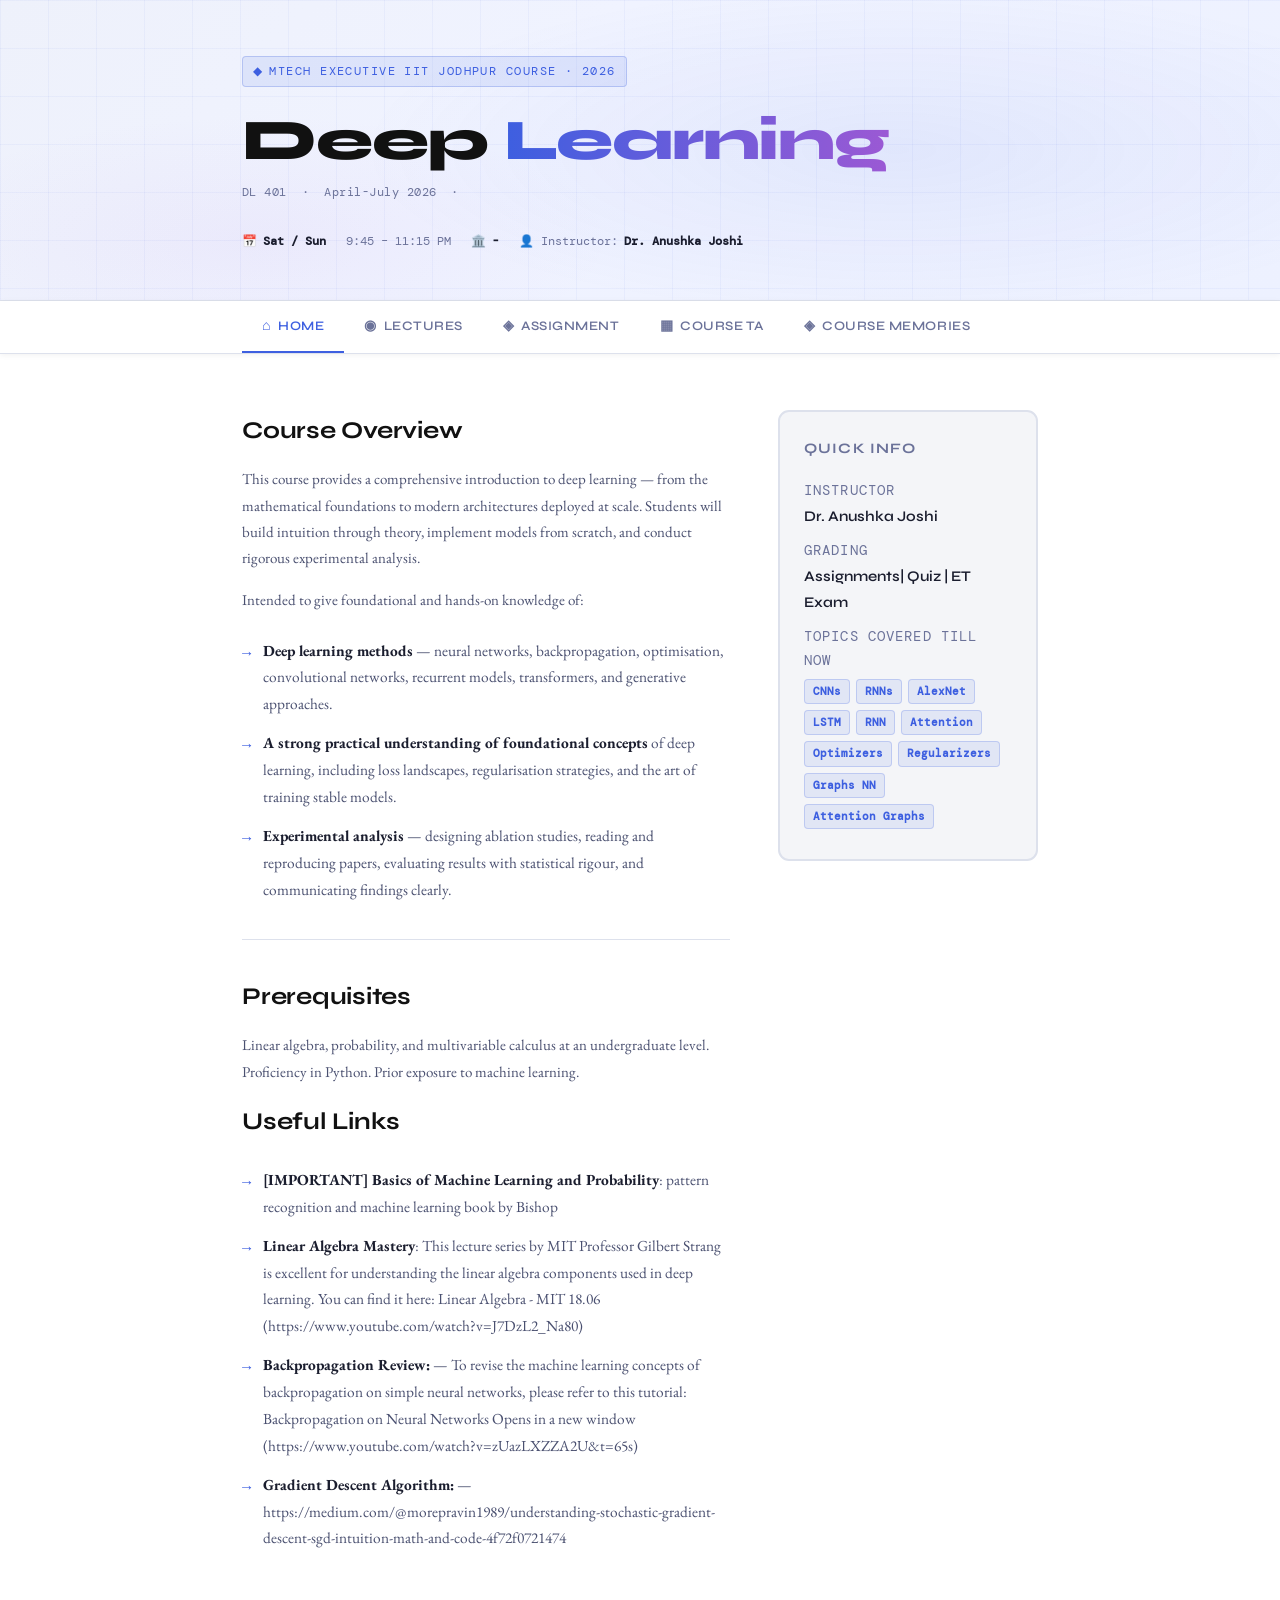
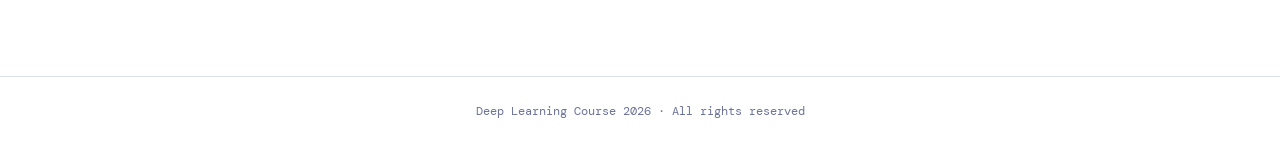
==== DL_course.html @ 7ff481c6 "Add files via upload" ====
<!DOCTYPE html>
<html lang="en">
<head>
  <meta charset="UTF-8" />
  <meta name="viewport" content="width=device-width, initial-scale=1.0"/>
  <title>Deep Learning — Course</title>
  <link href="https://fonts.googleapis.com/css2?family=EB+Garamond:ital,wght@0,400;0,600;1,400&family=DM+Mono:wght@400;500&family=Syne:wght@400;600;700;800&display=swap" rel="stylesheet"/>
  <style>
    :root {
      --bg:         #ffffff;
      --surface:    #f4f5f8;
      --border:     #dde1ec;
      --accent:     #3d5fe0;
      --accent2:    #9b59d4;
      --text:       #1a1d2e;
      --muted:      #6b7299;
      --nav-h:      52px;
    }

    *, *::before, *::after { box-sizing: border-box; margin: 0; padding: 0; }

    body {
      background: var(--bg);
      color: var(--text);
      font-family: 'EB Garamond', Georgia, serif;
      font-size: 15px;
      line-height: 1.75;
      min-height: 100vh;
    }

    /* ── TOP BANNER ── */
    .banner {
      background: linear-gradient(135deg, #eef1fb 0%, #f0f3ff 40%, #edf1ff 100%);
      border-bottom: 1px solid var(--border);
      padding: 56px 0 48px;
      position: relative;
      overflow: hidden;
    }
    .banner::before {
      content: '';
      position: absolute;
      inset: 0;
      background:
        radial-gradient(ellipse 60% 80% at 70% 50%, rgba(61,95,224,.08) 0%, transparent 70%),
        radial-gradient(ellipse 40% 60% at 20% 80%, rgba(155,89,212,.06) 0%, transparent 70%);
      pointer-events: none;
    }
    .banner::after {
      content: '';
      position: absolute;
      inset: 0;
      background-image:
        linear-gradient(rgba(61,95,224,.05) 1px, transparent 1px),
        linear-gradient(90deg, rgba(61,95,224,.05) 1px, transparent 1px);
      background-size: 48px 48px;
      pointer-events: none;
    }

    .container {
      max-width: 860px;
      margin: 0 auto;
      padding: 0 32px;
      position: relative;
      z-index: 1;
    }

    .badge {
      display: inline-flex;
      align-items: center;
      gap: 6px;
      font-family: 'DM Mono', monospace;
      font-size: 12px;
      letter-spacing: .12em;
      text-transform: uppercase;
      color: var(--accent);
      background: rgba(61,95,224,.10);
      border: 1px solid rgba(61,95,224,.25);
      border-radius: 4px;
      padding: 4px 10px;
      margin-bottom: 22px;
    }
    .badge::before { content: '◆'; font-size: 12px; }

    h1 {
      font-family: 'Syne', sans-serif;
      font-weight: 800;
      font-size: clamp(2.2rem, 5vw, 3.6rem);
      line-height: 1.1;
      letter-spacing: -.02em;
      color: #111;
      margin-bottom: 10px;
    }
    h1 span {
      background: linear-gradient(90deg, var(--accent), var(--accent2));
      -webkit-background-clip: text;
      -webkit-text-fill-color: transparent;
      background-clip: text;
    }

    .subtitle {
      font-family: 'DM Mono', monospace;
      font-size: 12px;
      color: var(--muted);
      letter-spacing: .04em;
      margin-bottom: 28px;
    }

    .meta-row {
      display: flex;
      flex-wrap: wrap;
      gap: 20px;
    }
    .meta-item {
      font-family: 'DM Mono', monospace;
      font-size: 12px;
      color: var(--muted);
      display: flex;
      align-items: center;
      gap: 6px;
    }
    .meta-item strong { color: var(--text); }

    /* ── NAV TABS ── */
    .nav-wrap {
      background: #ffffff;
      border-bottom: 1px solid var(--border);
      position: sticky;
      top: 0;
      z-index: 100;
      box-shadow: 0 1px 6px rgba(0,0,0,.06);
    }
    nav {
      max-width: 860px;
      margin: 0 auto;
      padding: 0 32px;
      display: flex;
      gap: 0;
    }
    nav a {
      display: inline-flex;
      align-items: center;
      gap: 7px;
      height: var(--nav-h);
      padding: 0 20px;
      font-family: 'Syne', sans-serif;
      font-size: 13px;
      font-weight: 600;
      letter-spacing: .04em;
      text-transform: uppercase;
      color: var(--muted);
      text-decoration: none;
      border-bottom: 2px solid transparent;
      transition: color .2s, border-color .2s;
      cursor: pointer;
    }
    nav a:hover { color: var(--text); }
    nav a.active {
      color: var(--accent);
      border-bottom-color: var(--accent);
    }
    nav a .icon { font-size: 14px; }

    /* ── CONTENT PANELS ── */
    .panels { padding: 56px 0 100px; }

    .panel { display: none; }
    .panel.active { display: block; }

    /* ── HOME PANEL ── */
    .intro-grid {
      display: grid;
      grid-template-columns: 1fr 260px;
      gap: 48px;
      align-items: start;
    }
    @media (max-width: 680px) {
      .intro-grid { grid-template-columns: 1fr; }
    }

    .intro-text h2 {
      font-family: 'Syne', sans-serif;
      font-weight: 700;
      font-size: 1.5rem;
      color: #111;
      margin-bottom: 14px;
      letter-spacing: -.01em;
    }
    .intro-text p {
      color: #4a5070;
      margin-bottom: 16px;
    }

    .objective-list {
      list-style: none;
      margin: 24px 0;
      display: flex;
      flex-direction: column;
      gap: 12px;
    }
    .objective-list li {
      display: flex;
      align-items: flex-start;
      gap: 12px;
      color: #4a5070;
      font-size: .96rem;
    }
    .objective-list li::before {
      content: '→';
      color: var(--accent);
      font-family: 'DM Mono', monospace;
      flex-shrink: 0;
      margin-top: 2px;
    }
    .objective-list li strong { color: var(--text); }

    /* sidebar card */
    .info-card {
      background: var(--surface);
      border: 2px solid var(--border);
      border-radius: 11px;
      padding: 24px;
    }
    .info-card h3 {
      font-family: 'Syne', sans-serif;
      font-size: .9rem;
      font-weight: 700;
      letter-spacing: .08em;
      text-transform: uppercase;
      color: var(--muted);
      margin-bottom: 16px;
    }
    .info-card dl { display: flex; flex-direction: column; gap: 2px; }
    .info-card dt {
      font-family: 'DM Mono', monospace;
      font-size: 14px;
      letter-spacing: .08em;
      text-transform: uppercase;
      color: var(--muted);
    }
    .info-card dd {
      font-family: 'Syne', sans-serif;
      font-size: .92rem;
      font-weight: 600;
      color: var(--text);
      margin-left: 0;
      margin-bottom: 6px;
    }
    .tag-row { display: flex; flex-wrap: wrap; gap: 6px; margin-top: 4px; }
    .tag {
      font-family: 'DM Mono', monospace;
      font-size: 11px;
      background: rgba(61,95,224,.10);
      border: 1px solid rgba(61,95,224,.22);
      color: var(--accent);
      border-radius: 4px;
      padding: 2px 8px;
    }

    /* divider */
    .divider {
      border: none;
      border-top: 1px solid var(--border);
      margin: 36px 0;
    }

    /* ── LECTURES PANEL ── */
    .week-block { margin-bottom: 40px; }
    .week-label {
      font-family: 'DM Mono', monospace;
      font-size: 12px;
      letter-spacing: .12em;
      text-transform: uppercase;
      color: var(--accent);
      margin-bottom: 12px;
      padding-bottom: 8px;
      border-bottom: 1px solid var(--border);
    }
    .lecture-row {
      display: flex;
      align-items: center;
      gap: 16px;
      padding: 14px 0;
      border-bottom: 1px solid rgba(180,185,210,.4);
      transition: background .15s;
    }
    .lecture-row:last-child { border-bottom: none; }
    .lec-num {
      font-family: 'DM Mono', monospace;
      font-size: 12px;
      color: var(--muted);
      width: 32px;
      flex-shrink: 0;
    }
    .lec-info { flex: 1; }
    .lec-title {
      font-family: 'Syne', sans-serif;
      font-weight: 600;
      font-size: .97rem;
      color: var(--text);
    }
    .lec-desc {
      font-size: .85rem;
      color: var(--muted);
      font-family: 'DM Mono', monospace;
      margin-top: 2px;
    }
    .lec-badge {
      font-family: 'DM Mono', monospace;
      font-size: 10px;
      padding: 3px 8px;
      border-radius: 4px;
      flex-shrink: 0;
      text-decoration: none;
    }
    .lec-badge.slides {
      background: rgba(61,95,224,.10);
      border: 1px solid rgba(61,95,224,.22);
      color: var(--accent);
    }
    .lec-badge.video {
      background: rgba(155,89,212,.10);
      border: 1px solid rgba(155,89,212,.22);
      color: var(--accent2);
    }

    /* ── EXAMPLES PANEL ── */
    .examples-grid {
      display: grid;
      grid-template-columns: repeat(auto-fill, minmax(240px, 1fr));
      gap: 20px;
    }
    .ex-card {
      background: var(--surface);
      border: 1px solid var(--border);
      border-radius: 10px;
      padding: 22px;
      transition: border-color .2s, transform .2s;
    }
    .ex-card:hover {
      border-color: rgba(61,95,224,.4);
      transform: translateY(-2px);
    }
    .ex-icon {
      font-size: 28px;
      margin-bottom: 12px;
    }
    .ex-card h4 {
      font-family: 'Syne', sans-serif;
      font-weight: 700;
      font-size: 1rem;
      color: #111;
      margin-bottom: 6px;
    }
    .ex-card p {
      font-size: .87rem;
      color: var(--muted);
      font-family: 'DM Mono', monospace;
      line-height: 1.6;
    }

    /* ── PROGRAM PANEL ── */
    .program-table {
      width: 100%;
      border-collapse: collapse;
      font-size: .93rem;
    }
    .program-table thead tr {
      background: var(--surface);
      border-bottom: 2px solid var(--border);
    }
    .program-table th {
      font-family: 'Syne', sans-serif;
      font-size: .8rem;
      font-weight: 700;
      letter-spacing: .08em;
      text-transform: uppercase;
      color: var(--muted);
      padding: 12px 16px;
      text-align: left;
    }
    .program-table td {
      padding: 14px 16px;
      border-bottom: 1px solid var(--border);
      color: #4a5070;
      vertical-align: top;
    }
    .program-table td:first-child {
      font-family: 'DM Mono', monospace;
      font-size: .82rem;
      color: var(--accent);
      white-space: nowrap;
    }
    .program-table tbody tr:hover td { background: rgba(0,0,0,.02); }
    .prog-title {
      font-family: 'Syne', sans-serif;
      font-weight: 600;
      color: var(--text);
      display: block;
      margin-bottom: 2px;
    }
    .prog-note {
      font-family: 'DM Mono', monospace;
      font-size: .8rem;
      color: var(--muted);
    }

    /* panel heading */
    .panel-heading {
      font-family: 'Syne', sans-serif;
      font-weight: 800;
      font-size: 1.7rem;
      color: #111;
      letter-spacing: -.01em;
      margin-bottom: 6px;
    }
    .panel-sub {
      font-family: 'DM Mono', monospace;
      font-size: .82rem;
      color: var(--muted);
      margin-bottom: 36px;
    }

    /* ── FOOTER ── */
    footer {
      border-top: 1px solid var(--border);
      padding: 24px 0;
      text-align: center;
      font-family: 'DM Mono', monospace;
      font-size: 12px;
      color: var(--muted);
    }
  </style>
</head>
<body>

<!-- ── BANNER ── -->
<div class="banner">
  <div class="container">
    <div class="badge">MTech Executive IIT Jodhpur Course · 2026</div>
    <h1>Deep <span>Learning</span></h1>
    <p class="subtitle">DL 401 &nbsp;·&nbsp; April-July 2026 &nbsp;·&nbsp;</p>
    <div class="meta-row">
      <div class="meta-item">📅 <strong>Sat / Sun</strong>&nbsp; 9:45 – 11:15 PM</div>
      <div class="meta-item">🏛️ <strong>-</strong></div>
      <div class="meta-item">👤 Instructor: <strong>Dr. Anushka Joshi</strong></div>
    </div>
  </div>
</div>

<!-- ── NAV TABS ── -->
<div class="nav-wrap">
  <nav>
    <a class="active" data-panel="home" onclick="switchTab(this,'home')">
      <span class="icon">⌂</span> Home
    </a>
    <a data-panel="lectures" onclick="switchTab(this,'lectures')">
      <span class="icon">◉</span> Lectures
    </a>
    <a data-panel="examples" onclick="switchTab(this,'Assignment')">
      <span class="icon">◈</span> Assignment
    </a>
    <a data-panel="program" onclick="switchTab(this,'Course TA')">
      <span class="icon">▦</span> Course TA
    </a>
    <a data-panel="examples" onclick="switchTab(this,'course-memories')">
      <span class="icon">◈</span> Course Memories
    </a>

  </nav>
</div>

<!-- ── PANELS ── -->
<div class="panels">
  <div class="container">

    <!-- HOME -->
    <div id="home" class="panel active">
      <div class="intro-grid">
        <div class="intro-text">
          <h2>Course Overview</h2>
          <p>
            This course provides a comprehensive introduction to deep learning — from the mathematical
            foundations to modern architectures deployed at scale. Students will build intuition
            through theory, implement models from scratch, and conduct rigorous experimental analysis.
          </p>

          <p>Intended to give foundational and hands-on knowledge of:</p>

          <ul class="objective-list">
            <li>
              <div>
                <strong>Deep learning methods</strong> — neural networks, backpropagation,
                optimisation, convolutional networks, recurrent models, transformers, and
                generative approaches.
              </div>
            </li>
            <li>
              <div>
                <strong>A strong practical understanding of foundational concepts</strong> of deep
                learning, including loss landscapes, regularisation strategies, and the art of
                training stable models.
              </div>
            </li>
            <li>
              <div>
                <strong>Experimental analysis</strong> — designing ablation studies, reading and
                reproducing papers, evaluating results with statistical rigour, and communicating
                findings clearly.
              </div>
            </li>
          </ul>

          <hr class="divider"/>

          <h2>Prerequisites</h2>
          <p>
            Linear algebra, probability, and multivariable calculus at an undergraduate level.
            Proficiency in Python. Prior exposure to machine learning.
	    
          </p>
	  <h2>Useful Links</h2>
	  <ul class="objective-list">
            <li>
              <div>
                <strong>[IMPORTANT] Basics of Machine Learning and Probability</strong>: pattern recognition and machine learning book by Bishop
              </div>
            </li>
            <li>
              <div>
                <strong>Linear Algebra Mastery</strong>: This lecture series by MIT Professor Gilbert Strang is excellent for 					understanding the linear algebra components used in deep learning. You can find it here: Linear Algebra - MIT 				18.06 (https://www.youtube.com/watch?v=J7DzL2_Na80)
              </div>
            </li>
            <li>
              <div>
                <strong>Backpropagation Review:</strong> — To revise the machine learning concepts of backpropagation on simple neural 							networks, please refer to this tutorial: Backpropagation on Neural Networks Opens in a new 						window (https://www.youtube.com/watch?v=zUazLXZZA2U&t=65s)
              </div>
            </li>
	    <li>
              <div>
                <strong>Gradient Descent Algorithm:</strong> — https://medium.com/@morepravin1989/understanding-stochastic-gradient-descent-sgd-intuition-math-and-code-4f72f0721474
              </div>
            </li>
          </ul>

        </div>

        <!-- sidebar -->
        <aside>
          <div class="info-card">
            <h3>Quick Info</h3>
            <dl>
              <dt>Instructor</dt>
              <dd>Dr. Anushka Joshi</dd>

              <dt>Grading</dt>
              <dd>Assignments| Quiz | ET Exam</dd>

              <dt>Topics covered till now</dt>
              <dd>
                <div class="tag-row">
                  <span class="tag">CNNs</span>
                  <span class="tag">RNNs</span>
                  <span class="tag">AlexNet</span>
		  <span class="tag">LSTM</span>
		  <span class="tag">RNN</span>
		  <span class="tag">Attention</span>
		  <span class="tag">Optimizers</span>
		  <span class="tag">Regularizers</span>
		  <span class="tag">Graphs NN</span>
		  <span class="tag">Attention Graphs</span>	
                </div>
              </dd>
            </dl>
          </div>
        </aside>
      </div>
    </div><!-- /home -->

    <!-- LECTURES -->
    <div id="lectures" class="panel">
      <p class="panel-heading">Lectures</p>
      <p class="panel-sub">Slides</p>

      <div class="week-block">
        <div class="week-label">Week 1 – Foundations of CNN</div>
        <div class="lecture-row">
          <span class="lec-num">L01</span>
          <div class="lec-info">
            <div class="lec-title">CNN-I</div>
          </div>
          <a href="https://drive.google.com/file/d/1SbJ3T7hJP2Mg_e7IyjeORzDDAzoGXFDE/view?usp=sharing" target="_blank" class="lec-badge slides">Slides</a>
	  <a href="https://drive.google.com/file/d/1co59IxWi4Jt7dNKHiFUKYnczC3IdI-kV/view?usp=sharing" target="_blank" class="lec-badge 	video">Video</a>
        </div>
        <div class="lecture-row">
          <span class="lec-num">L02</span>
          <div class="lec-info">
            <div class="lec-title">CNN-II</div>
            <div class="lec-desc"></div>
          </div>
          <a href="https://drive.google.com/file/d/1WjhO11xM8kYljB66tFoamADhHDdwwRj6/view?usp=sharing" target="_blank" class="lec-badge slides">Slides</a>
          <a href="https://drive.google.com/file/d/1-YqYKJQwk5lp_kDadTGiEsUd0gItBofC/view?usp=sharing" target="_blank" class="lec-badge slides">Slides FCNN</a>
	<a href="https://drive.google.com/file/d/1vFcM1SnMXgswPry0Nahr01x0mOK-wPNR/view?usp=sharing" target="_blank" class="lec-badge 	video">Video</a>
        </div>
      </div>

      <div class="week-block">
        <div class="week-label">Week 2- CNN and RNN</div>
        <div class="lecture-row">
          <span class="lec-num">L03</span>
          <div class="lec-info">
            <div class="lec-title">CNN-III (Normalizations, AlexNet)</div>
          </div>
          <a href="https://drive.google.com/file/d/16UY_raWDlIaBBM-vFAPtOIH1ZyvkskfP/view?usp=sharing" target="_blank" class="lec-badge slides">Slides</a>
	  <a href="https://drive.google.com/file/d/1t_wEoe5BpAuf9bqBUchoJ3R_pT0rXhWj/view?usp=sharing" target="_blank" class="lec-badge 	video">Video</a>
        </div>
        <div class="lecture-row">
          <span class="lec-num">L04</span>
          <div class="lec-info">
            <div class="lec-title">RNN-I (Basics)</div>
          </div>
          <a href="https://drive.google.com/file/d/1pEXwmtejaitTvE4qYM623495qBM3rXP9/view?usp=sharing" target="_blank" class="lec-badge 	slides">Slides</a>
	  <a href="https://drive.google.com/file/d/1t_wEoe5BpAuf9bqBUchoJ3R_pT0rXhWj/view?usp=sharing" target="_blank" class="lec-badge 	video">Video</a>
	  

        </div>
      </div>

      <div class="week-block">
        <div class="week-label">Week 3 – RNN vs LSTM</div>
        <div class="lecture-row">
          <span class="lec-num">L05</span>
          <div class="lec-info">
            <div class="lec-title">RNN-II (Backprop through Time)</div>
	  </div>
	    <a href="https://drive.google.com/file/d/1oSkZDlW4n8zV7x0ZlQsPkp3jblAjOdeC/view?usp=sharing" target="_blank" class="lec-badge 	slides">Slides</a>

          

        </div>
        <div class="lecture-row">
          <span class="lec-num">L06</span>
          <div class="lec-info">
            <div class="lec-title">LSTM and Attention</div>
	  </div>
	    <a href="https://drive.google.com/file/d/1YDXev0_VC4U38LzN2NqtLfVz5LnkJYiS/view?usp=sharing" target="_blank" class="lec-badge 	slides">Slides</a>	
          

        </div>
      </div>
      <div class="week-block">
        <div class="week-label">Week 4 – Optimization</div>
        <div class="lecture-row">
          <span class="lec-num">L07</span>
          <div class="lec-info">
            <div class="lec-title">Optimization (SGD, Adam, RMSProp)</div>
	  </div>
	    <a href="https://drive.google.com/file/d/1Hso9olvOQQmn0CAwyIQ5fSpK6xHi5inY/view?usp=sharing" target="_blank" class="lec-badge 	slides">Slides</a>

          </div>

        </div>
        <div class="lecture-row">
          <span class="lec-num">L08</span>
          <div class="lec-info">
            <div class="lec-title">Quiz</div>
	    	
          </div>

       
      </div>

      <div class="week-block">
        <div class="week-label">Week 5 – Regularization and Graph Neural Network</div>
	<div class="week-description">
    		This week we will cover regularization techniques such as dropout, early stopping, mathematical foundations of regularizers, and introduction to Graph Neural Networks.
		
  	</div>
        <div class="lecture-row">
          <span class="lec-num">L09</span>
          <div class="lec-info">
            <div class="lec-title">Regularization (L1, L2 Norm, NN Dropout, Early Stopping, Mathematics of Regularizer)</div>
	  </div>
	    <a href="https://drive.google.com/file/d/1HAiDXWFQ0plqLFYrG4hqn12QJGgEyAZf/view?usp=sharing" target="_blank" class="lec-badge 		slides">Slides</a>

          </div>

        </div>
        <div class="lecture-row">
          <span class="lec-num">L10</span>
          <div class="lec-info">
            <div class="lec-title">Graph Neural Network </div>
		
	    	External Resources for GNN: <a href="https://tkipf.github.io/graph-convolutional-networks/" target="_blank">Graph Convolutional Networks Link</a> and <a href="https://www.youtube.com/watch?v=uF53xsT7mjc" target="_blank">Foundation of GNN</a>
		

          </div>
		<a href="https://drive.google.com/file/d/1WWme0ALbHkqyCujenKYVX54FUSx0pkBd/view?usp=sharing" target="_blank" class="lec-badge slides">Slides</a>
        </div>
      
      <div class="week-block">
        <div class="week-label">Week 6 – Graph Neural Network and Applications</div>
	<div class="week-description">
    			
  	</div>
        <div class="lecture-row">
          <span class="lec-num">L09</span>
          <div class="lec-info">
            <div class="lec-title">Graph Neural Network</div>
	  </div>
	    <a href="" target="_blank" class="lec-badge slides">Slides</a>

          </div>

        </div>
        <div class="lecture-row">
          <span class="lec-num">L10</span>
          <div class="lec-info">
            <div class="lec-title">Practical Application</div>
		

          </div>
		<a href="" target="_blank" class="lec-badge slides">Slides</a>
        </div>

      </div>
      
      
    </div>
    	
    <!-- /lectures -->

    <!-- EXAMPLES -->
    <div id="Assignment" class="panel">
      <p class="panel-heading">Examples</p>
      <p class="panel-sub"></p>

      <div class="examples-grid">
        <div class="ex-card">
          <div class="ex-icon">🧮</div>
          <h4>Coding Challenge Due- 13 May 2026</h4>
          <p>Coding challenge and documentation. See <a href="https://www.kaggle.com/t/822fe1b0e0e44f36a74d3c74a56beade" target="_blank">Kaggle</a></p>
        </div>
        <div class="ex-card">
          <div class="ex-icon">📊</div>
          <h4>Problems and Coding Due- 18 May 2026</h4>
          <p>Delivered</p>
        </div>
        <div class="ex-card">
          <div class="ex-icon">🚀</div>
          <h4>Transfer Learning</h4>
          <p>Up coming...</p>
        </div>
      </div>
    </div><!-- /examples -->

    <!-- PROGRAM -->
    <div id="Course TA" class="panel">
      <p class="panel-heading">Program</p>
      <p class="panel-sub">List of TAs</p>
	<div class="ta-list">
    		<p><strong>Prashansa Tripathi</strong> – p25ai0006@iitj.ac.in</p>
    		<p><strong>Garima Bargujar</strong> – p25ai0003@iitj.ac.in</p>
    	</div>
    </div><!-- /program -->
    <div id="course-memories" class="panel">
    	<h2>Course Memories</h2>

    	<div class="memories-gallery">
        	<img src="Course Pic 1.jpeg" alt="Course Memory 1" width="220">
        	<img src="Course Pic 2.jpeg" alt="Course Memory 2" width="200">
    	</div>
    </div>
  </div><!-- /.container -->
</div><!-- /.panels -->

<footer>
  <div>Deep Learning Course 2026 · All rights reserved</div>
</footer>

<script>
  function switchTab(el, panelId) {
    document.querySelectorAll('nav a').forEach(a => a.classList.remove('active'));
    el.classList.add('active');
    document.querySelectorAll('.panel').forEach(p => p.classList.remove('active'));
    document.getElementById(panelId).classList.add('active');
  }
</script>
</body>
</html>
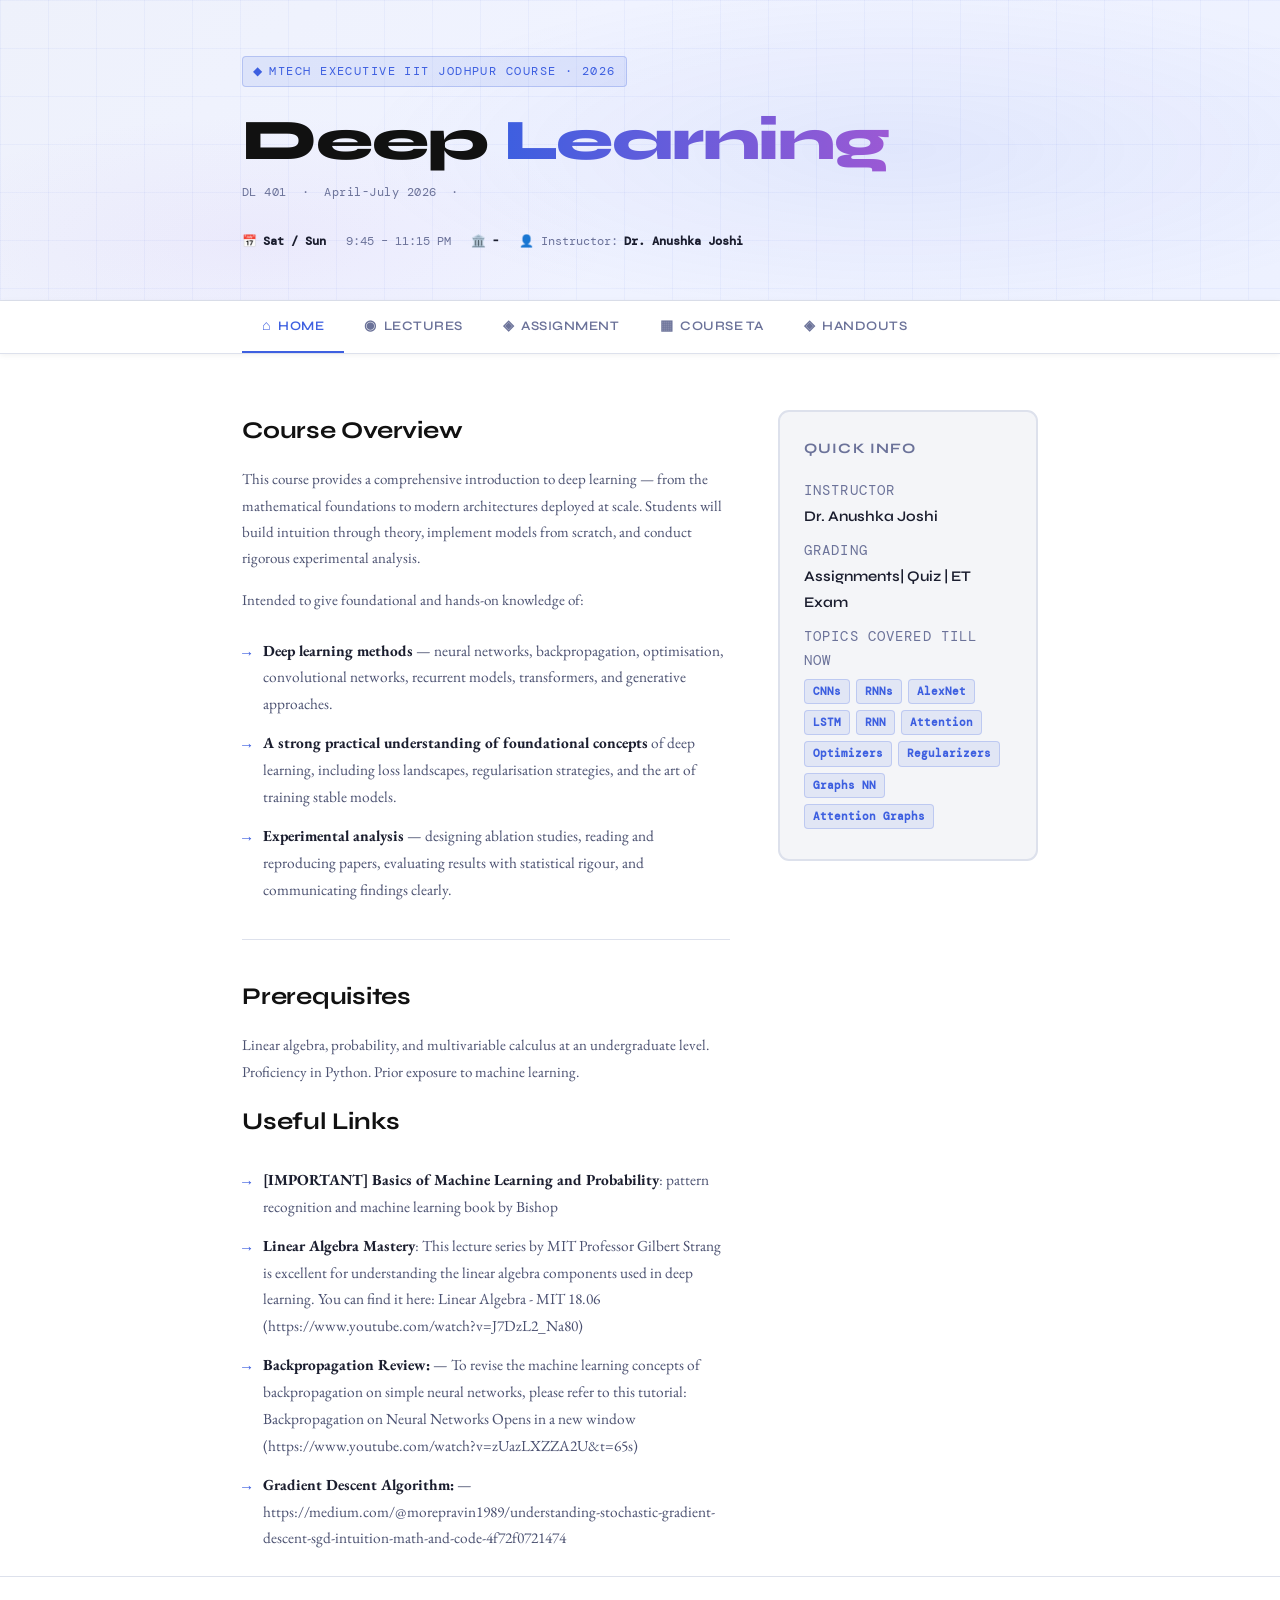
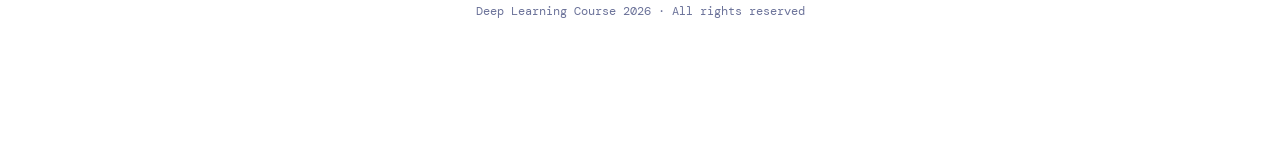
==== commit 5e9b4439: "Add files via upload" ====
--- a/DL_course.html
+++ b/DL_course.html
@@ -462,8 +462,8 @@
     <a data-panel="program" onclick="switchTab(this,'Course TA')">
       <span class="icon">▦</span> Course TA
     </a>
-    <a data-panel="examples" onclick="switchTab(this,'course-memories')">
-      <span class="icon">◈</span> Course Memories
+    <a data-panel="examples" onclick="switchTab(this,'Handouts')">
+      <span class="icon">◈</span> Handouts
     </a>
 
   </nav>
@@ -703,27 +703,47 @@
     			
   	</div>
         <div class="lecture-row">
-          <span class="lec-num">L09</span>
+          <span class="lec-num">L11</span>
           <div class="lec-info">
             <div class="lec-title">Graph Neural Network</div>
 	  </div>
+	    <a href="https://drive.google.com/file/d/1ONeLF08RXZO1dXMV_Yv_B64_c6xKuOJ5/view?usp=sharing" target="_blank" class="lec-badge slides">Slides</a>
+
+          </div>
+
+        </div>
+        <div class="lecture-row">
+          <span class="lec-num">L12</span>
+          <div class="lec-info">
+            <div class="lec-title">Attention and Transformers</div>
+		
+
+          </div>
+		<a href="https://drive.google.com/file/d/1jVbcSDvC6MuS80QClj92t0KRhn0ICwJp/view?usp=sharing" target="_blank" class="lec-badge slides">Slides</a>
+        </div>
+      <div class="week-block">
+        <div class="week-label">Week 7 – Encoder- Decoder, Autoencoder, and Research Paper</div>
+	<div class="week-description">
+    			
+  	</div>
+        <div class="lecture-row">
+          <span class="lec-num">L13</span>
+          <div class="lec-info">
+            <div class="lec-title">Encoder-Decoder</div>
+	  </div>
 	    <a href="" target="_blank" class="lec-badge slides">Slides</a>
 
           </div>
 
         </div>
         <div class="lecture-row">
-          <span class="lec-num">L10</span>
-          <div class="lec-info">
-            <div class="lec-title">Practical Application</div>
+          <span class="lec-num">L14</span>
+          <div class="lec-info">
+            <div class="lec-title">Quiz</div>
 		
-
-          </div>
-		<a href="" target="_blank" class="lec-badge slides">Slides</a>
-        </div>
-
-      </div>
-      
+          </div>
+
+        </div>
       
     </div>
     	
@@ -747,8 +767,8 @@
         </div>
         <div class="ex-card">
           <div class="ex-icon">🚀</div>
-          <h4>Transfer Learning</h4>
-          <p>Up coming...</p>
+          <h4>LSTM, Backprop, Optimization, CNN</h4>
+          <p>Due- 01 June 2026</p>
         </div>
       </div>
     </div><!-- /examples -->
@@ -761,15 +781,30 @@
     		<p><strong>Prashansa Tripathi</strong> – p25ai0006@iitj.ac.in</p>
     		<p><strong>Garima Bargujar</strong> – p25ai0003@iitj.ac.in</p>
     	</div>
-    </div><!-- /program -->
-    <div id="course-memories" class="panel">
-    	<h2>Course Memories</h2>
-
-    	<div class="memories-gallery">
-        	<img src="Course Pic 1.jpeg" alt="Course Memory 1" width="220">
-        	<img src="Course Pic 2.jpeg" alt="Course Memory 2" width="200">
-    	</div>
     </div>
+    <!-- /program -->
+    <!-- LECTURES -->
+    <div id="Handouts" class="panel">
+      <p class="panel-heading">Lecture Handouts</p>
+      <div class="week-block">
+        <div class="week-label">Graph Neural Network Lecture Handouts</div>
+	<div class="week-description">
+    			
+  	</div>
+        <div class="lecture-row">
+          <span class="lec-num">L11</span>
+          <div class="lec-info">
+            <div class="lec-title">Graph Neural Network</div>
+	  </div>
+	    <a href="https://drive.google.com/file/d/1r5sbY2Ac8IyynVOIPH4uEvGUJXc9UdDW/view?usp=sharing" target="_blank" class="lec-badge slides">Notes</a>
+
+          </div>
+
+      
+      
+    </div>
+    	
+    <!-- /lectures -->
   </div><!-- /.container -->
 </div><!-- /.panels -->
 
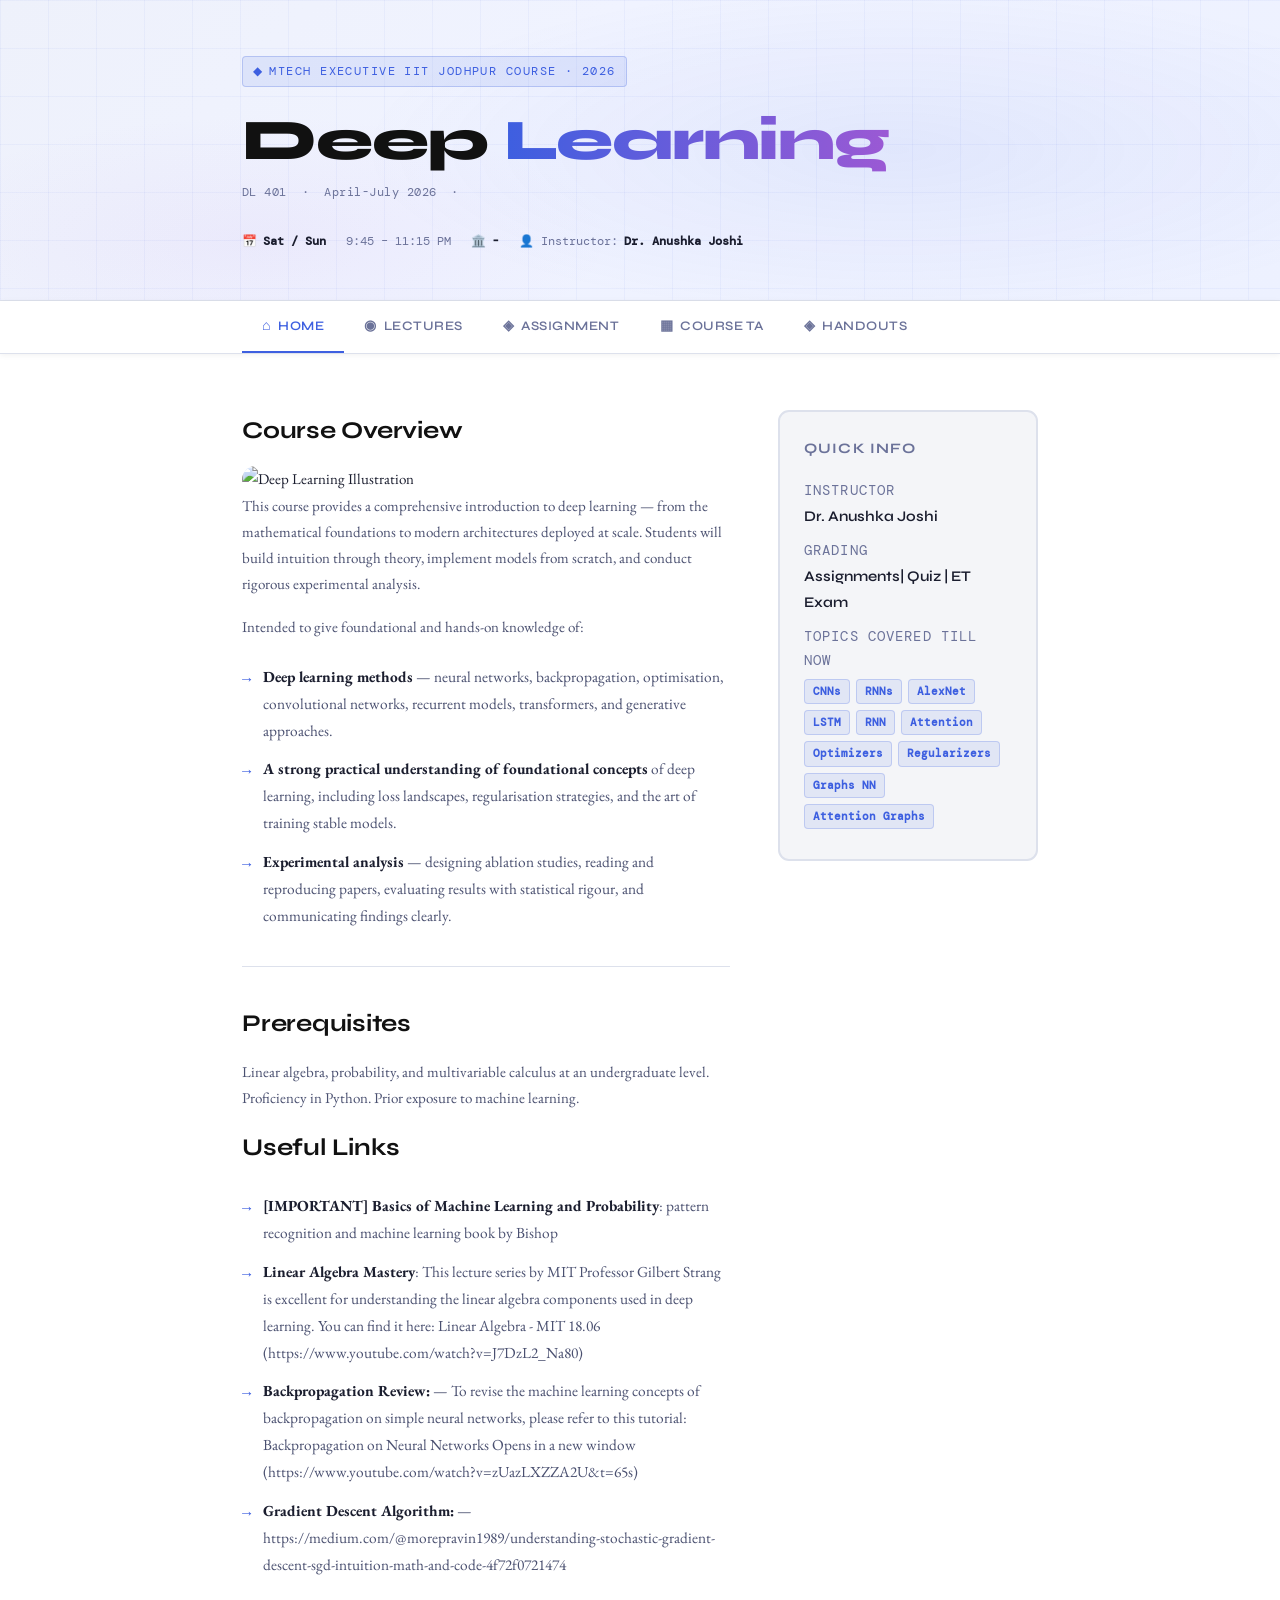
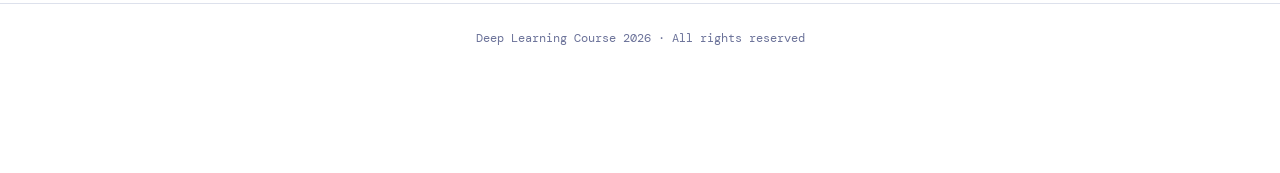
==== commit bfbaa957: "Add files via upload" ====
--- a/DL_course.html
+++ b/DL_course.html
@@ -1,6 +1,7 @@
 <!DOCTYPE html>
 <html lang="en">
 <head>
+  <link rel="icon" type="image/png" href="ME DL.png">
   <meta charset="UTF-8" />
   <meta name="viewport" content="width=device-width, initial-scale=1.0"/>
   <title>Deep Learning — Course</title>
@@ -357,7 +358,11 @@
       font-family: 'DM Mono', monospace;
       line-height: 1.6;
     }
-
+    .home-image img{
+    width:200px;
+    max-width:100%;
+    border-radius:14px;
+}
     /* ── PROGRAM PANEL ── */
     .program-table {
       width: 100%;
@@ -478,6 +483,9 @@
       <div class="intro-grid">
         <div class="intro-text">
           <h2>Course Overview</h2>
+	  <div class="home-image">
+    		<img src="ME DL.png" alt="Deep Learning Illustration">
+	  </div>
           <p>
             This course provides a comprehensive introduction to deep learning — from the mathematical
             foundations to modern architectures deployed at scale. Students will build intuition
@@ -731,7 +739,7 @@
           <div class="lec-info">
             <div class="lec-title">Encoder-Decoder</div>
 	  </div>
-	    <a href="" target="_blank" class="lec-badge slides">Slides</a>
+	    <a href="https://drive.google.com/file/d/1ze_KhvJThnfnZ41Gy7q0NTtvOabtnLBU/view?usp=sharing" target="_blank" class="lec-badge slides">Slides</a>
 
           </div>
 
@@ -744,7 +752,30 @@
           </div>
 
         </div>
-      
+      <div class="week-block">
+        <div class="week-label">Week 7 – GAN</div>
+	<div class="week-description">
+    			
+  	</div>
+        <div class="lecture-row">
+          <span class="lec-num">L15</span>
+          <div class="lec-info">
+            <div class="lec-title">Techniques to solve DL Applications</div>
+	  </div>
+	    <a href="" target="_blank" class="lec-badge slides">Slides</a>
+
+          </div>
+
+        </div>
+        <div class="lecture-row">
+          <span class="lec-num">L16</span>
+          <div class="lec-info">
+            <div class="lec-title">Techniques to solve DL Applications</div>
+		
+          </div>
+
+        </div>
+
     </div>
     	
     <!-- /lectures -->
@@ -787,16 +818,24 @@
     <div id="Handouts" class="panel">
       <p class="panel-heading">Lecture Handouts</p>
       <div class="week-block">
-        <div class="week-label">Graph Neural Network Lecture Handouts</div>
+        <div class="week-label">VIP Handouts</div>
 	<div class="week-description">
     			
   	</div>
         <div class="lecture-row">
-          <span class="lec-num">L11</span>
+          <span class="lec-num">1</span>
           <div class="lec-info">
             <div class="lec-title">Graph Neural Network</div>
 	  </div>
 	    <a href="https://drive.google.com/file/d/1r5sbY2Ac8IyynVOIPH4uEvGUJXc9UdDW/view?usp=sharing" target="_blank" class="lec-badge slides">Notes</a>
+
+          </div>
+	<div class="lecture-row">
+          <span class="lec-num">1</span>
+          <div class="lec-info">
+            <div class="lec-title">Encoder Decoder with Attention</div>
+	  </div>
+	    <a href="https://drive.google.com/file/d/1W28Gf5PISQJF4QApNhs8EF0Vjj94eQ43/view?usp=sharing" target="_blank" class="lec-badge slides">VIP Notes</a>
 
           </div>
 
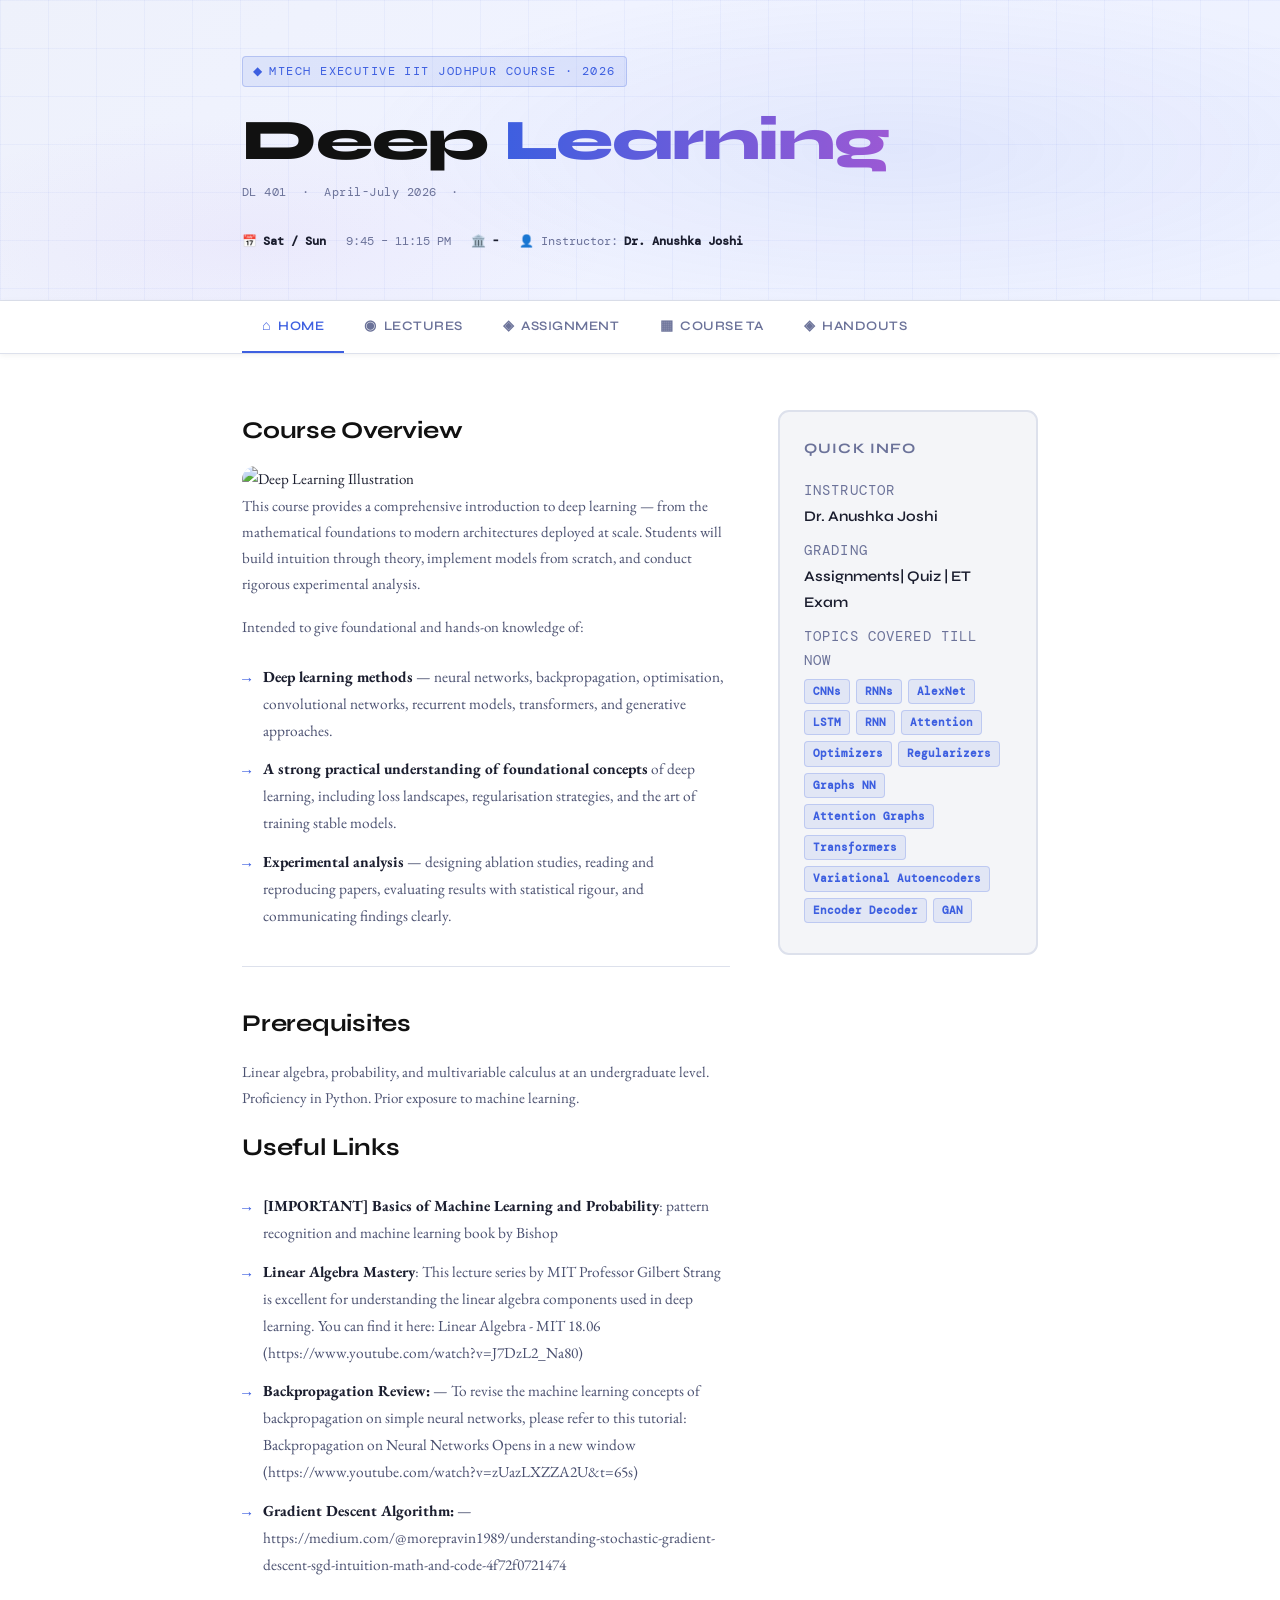
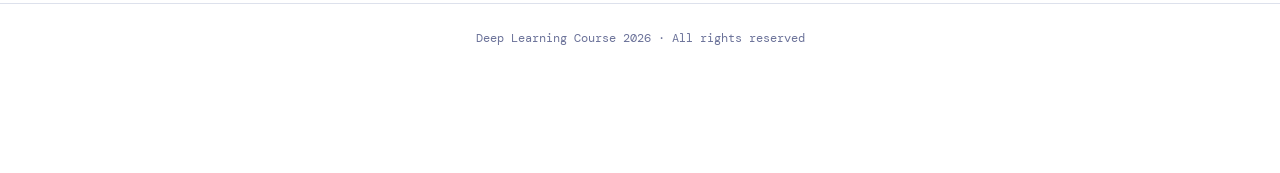
==== commit e22efbd9: "Add files via upload" ====
--- a/DL_course.html
+++ b/DL_course.html
@@ -576,6 +576,10 @@
 		  <span class="tag">Regularizers</span>
 		  <span class="tag">Graphs NN</span>
 		  <span class="tag">Attention Graphs</span>	
+		  <span class="tag">Transformers</span>
+		  <span class="tag">Variational Autoencoders</span>
+		  <span class="tag">Encoder Decoder</span>
+		  <span class="tag">GAN</span>
                 </div>
               </dd>
             </dl>
@@ -816,6 +820,10 @@
     <!-- /program -->
     <!-- LECTURES -->
     <div id="Handouts" class="panel">
+      <div class="home-image">
+    		<img src="ME DL.png" alt="Deep Learning Illustration">
+	  </div>
+ 
       <p class="panel-heading">Lecture Handouts</p>
       <div class="week-block">
         <div class="week-label">VIP Handouts</div>
@@ -831,15 +839,24 @@
 
           </div>
 	<div class="lecture-row">
-          <span class="lec-num">1</span>
+          <span class="lec-num">2</span>
           <div class="lec-info">
             <div class="lec-title">Encoder Decoder with Attention</div>
 	  </div>
 	    <a href="https://drive.google.com/file/d/1W28Gf5PISQJF4QApNhs8EF0Vjj94eQ43/view?usp=sharing" target="_blank" class="lec-badge slides">VIP Notes</a>
 
           </div>
-
-      
+	<div class="lecture-row">
+          <span class="lec-num">3</span>
+          <div class="lec-info">
+            <div class="lec-title">Generative Adverserial Network</div>
+	  </div>
+	    <a href="https://drive.google.com/file/d/1Fn4ZpRVHRX06UMUQqzCyYtWbfD8bcye8/view?usp=sharing" target="_blank" class="lec-badge slides">Notes</a>
+
+          </div>
+
+
+
       
     </div>
     	
